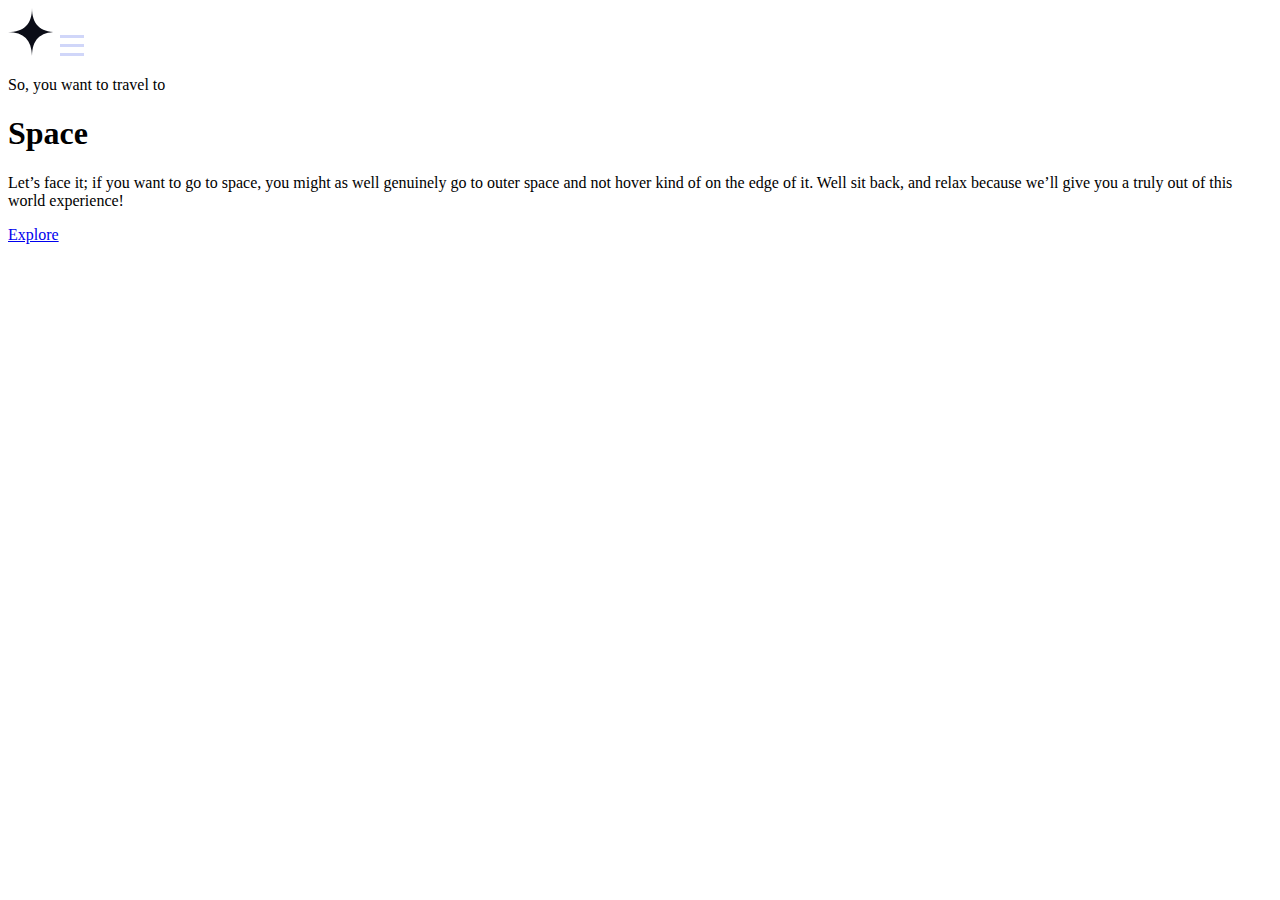
==== starter-code/index.html @ 6c29ab46 "first commit" ====
<!DOCTYPE html>
<html lang="en">
  <head>
    <meta charset="UTF-8" />
    <meta name="viewport" content="width=device-width, initial-scale=1.0" />

    <link
      rel="icon"
      type="image/png"
      sizes="32x32"
      href="./assets/favicon-32x32.png"
    />

    <title>Frontend Mentor | Space tourism website</title>
  </head>
  <body>
    <!-- 00 Home 01 Destination 02 Crew 03 Technology -->
    <header id="header-container">
      <nav class="navbar">
        <a href="#" class="logo"><img src="assets/shared/logo.svg" alt="" /></a>
        <img src="assets/shared/icon-hamburger.svg" alt="" class="hamburger-btn" />
      </nav>
    </header>
    <main id="home-main-container">
      <div class="home-txt-contain">
        <p class="sub-title">So, you want to travel to</p>
        <h1 class="home-title">Space</h1>
        <p class="home-txt">Let’s face it; if you want to go to space, you might as well genuinely go to outer space and not hover kind of on the edge of it. Well sit back, and relax because we’ll give you a truly out of this world experience!</p>
      </div>
      <div class="explore-btn-contain">
        <a href="#" class="explore-btn">Explore</a>
        </div>
      </div>
    </main>

      
  </body>
</html>
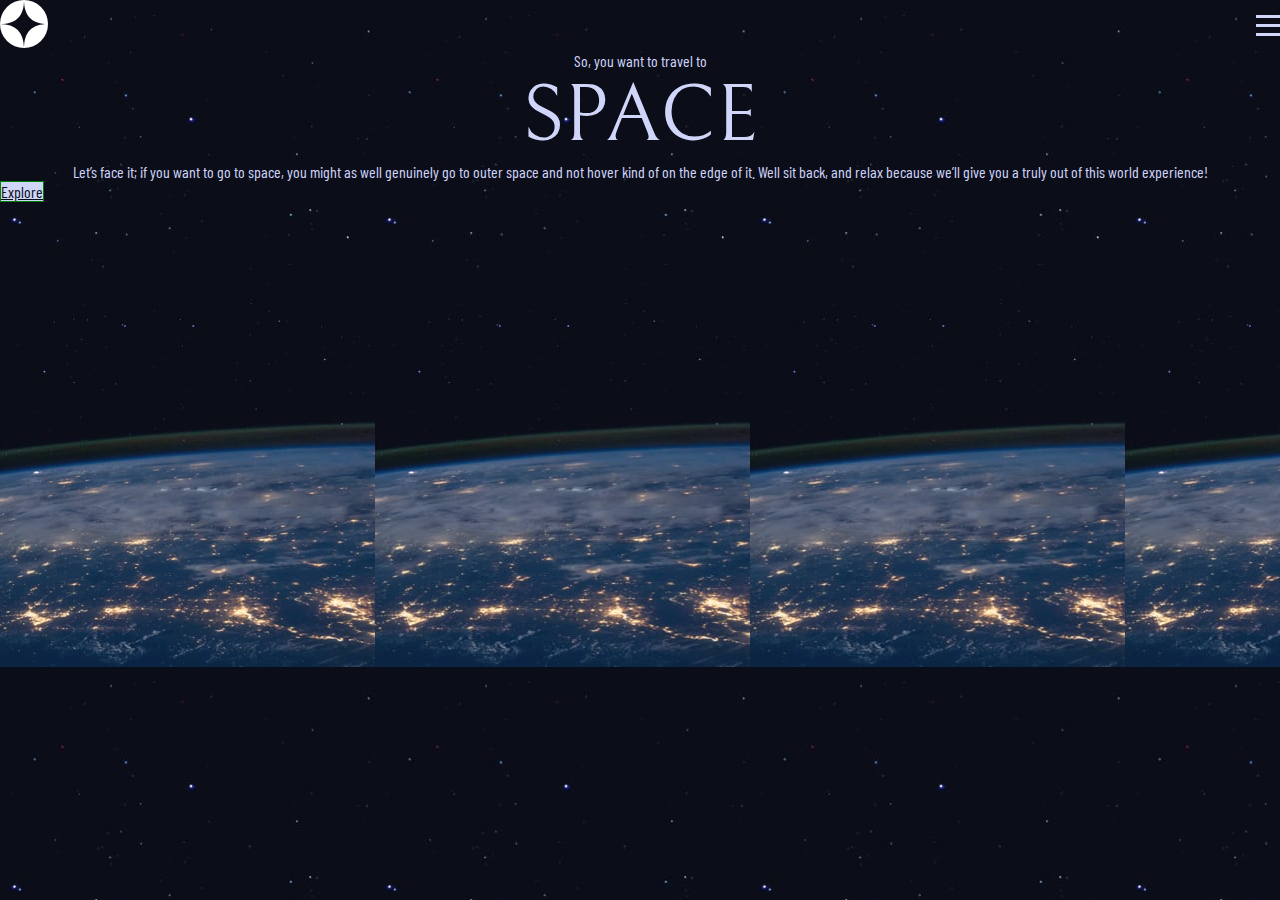
==== commit 05cbdfd5: "feat:" ====
--- a/starter-code/index.html
+++ b/starter-code/index.html
@@ -4,12 +4,17 @@
     <meta charset="UTF-8" />
     <meta name="viewport" content="width=device-width, initial-scale=1.0" />
 
+    <link rel="stylesheet" href="style.css">
     <link
       rel="icon"
       type="image/png"
       sizes="32x32"
       href="./assets/favicon-32x32.png"
     />
+
+    <link rel="preconnect" href="https://fonts.googleapis.com">
+    <link rel="preconnect" href="https://fonts.gstatic.com" crossorigin>
+    <link href="https://fonts.googleapis.com/css2?family=Barlow+Condensed:wght@300;400;500;700&family=Bellefair&display=swap" rel="stylesheet">
 
     <title>Frontend Mentor | Space tourism website</title>
   </head>
--- a/starter-code/style.css
+++ b/starter-code/style.css
@@ -0,0 +1,39 @@
+* {
+  margin: 0;
+  padding: 0;
+  box-sizing: 0;
+  /* border: 1px solid green; */
+}
+:root {
+  --dark: #0b0d17;
+  --gray: #d0d6f9;
+  --white: #ffffff;
+}
+body {
+  font-family: "Barlow Condensed", sans-serif;
+  /* font-family: "Bellefair", serif; */
+  background-image: url(assets/home/background-home-mobile.jpg);
+}
+.navbar {
+  display: flex;
+  align-items: center;
+  justify-content: space-between;
+}
+.home-txt-contain {
+  color: var(--gray);
+  text-align: center;
+}
+.home-title {
+    font-size: 5rem;
+    font-family: "Bellefair", serif;
+    font-weight: 400;
+    text-transform: uppercase;
+}
+.explore-btn {
+    color: var(--dark);
+    margin: auto;
+    text-align: center;
+    background-color: var(--gray);
+    display: inline-block;
+    border: 1px solid green;
+}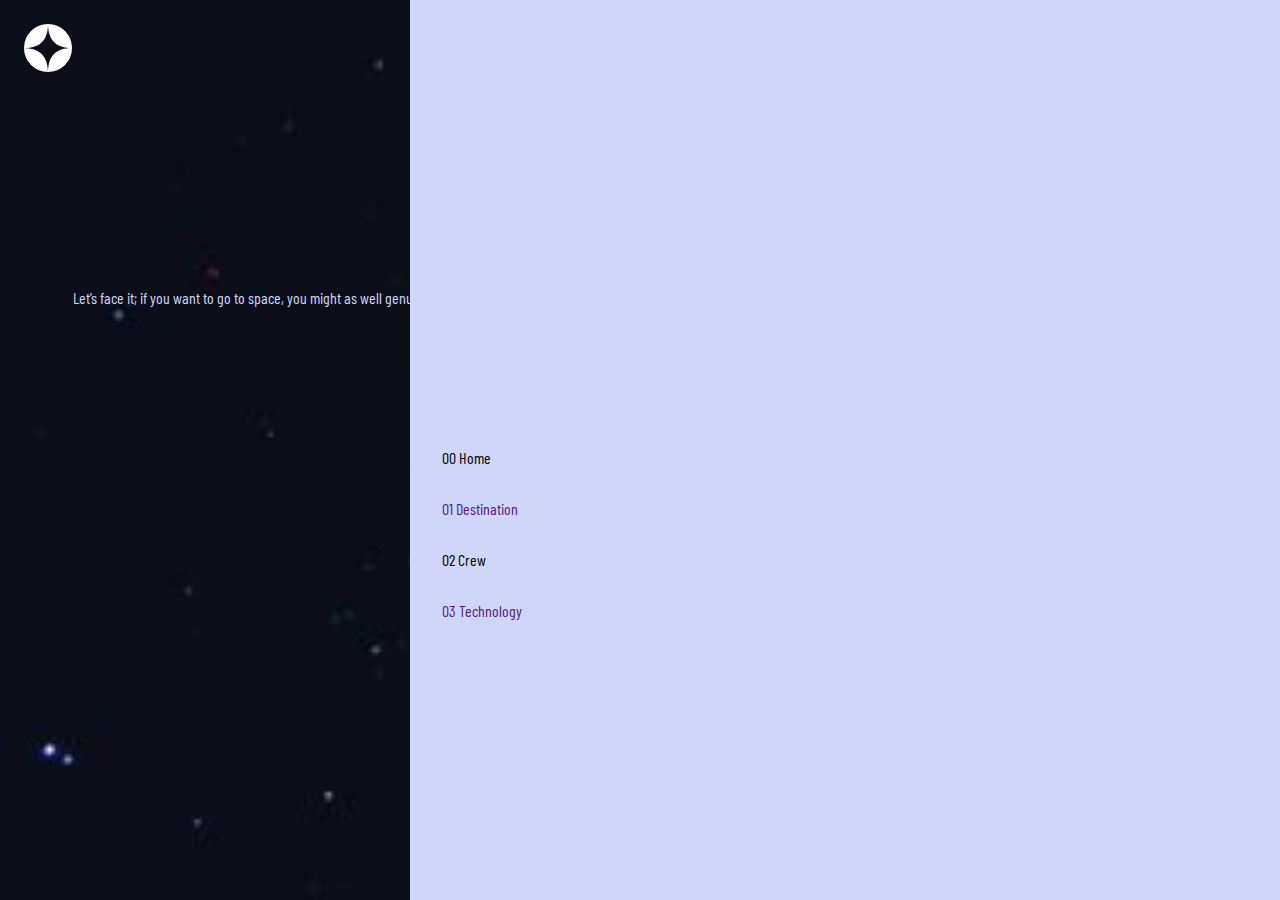
==== commit 560c4441: "feat: navbar links" ====
--- a/starter-code/index.html
+++ b/starter-code/index.html
@@ -19,10 +19,15 @@
     <title>Frontend Mentor | Space tourism website</title>
   </head>
   <body>
-    <!-- 00 Home 01 Destination 02 Crew 03 Technology -->
     <header id="header-container">
       <nav class="navbar">
         <a href="#" class="logo"><img src="assets/shared/logo.svg" alt="" /></a>
+        <ul class="nav-links-contain">
+          <li class="nav-link"><a href="#"></a>00 <span>Home</span></li>
+          <li class="nav-link"><a href="">01 <span></span>Destination</a></li>
+          <li class="nav-link"><a href=""></a>02 <span>Crew</span></li>
+          <li class="nav-link"><a href="">03 <span>Technology</span></a></li>
+        </ul>
         <img src="assets/shared/icon-hamburger.svg" alt="" class="hamburger-btn" />
       </nav>
     </header>
--- a/starter-code/style.css
+++ b/starter-code/style.css
@@ -9,31 +9,71 @@
   --gray: #d0d6f9;
   --white: #ffffff;
 }
+a {
+  text-decoration: none;
+}
+ul {
+  list-style: none;
+}
 body {
   font-family: "Barlow Condensed", sans-serif;
   /* font-family: "Bellefair", serif; */
+  padding: 1.5rem;
   background-image: url(assets/home/background-home-mobile.jpg);
+  background-size: cover;
+  background-repeat: no-repeat;
 }
+/* NAV BAR STYLE START */
 .navbar {
   display: flex;
   align-items: center;
   justify-content: space-between;
 }
+.nav-links-contain {
+  padding-top: 35%;
+  display: flex;
+  flex-direction: column;
+  gap: 2rem;
+  position: fixed;
+  top: 0;
+  right: 0;
+  bottom: 0;
+  left: 32%;
+  background-color: var(--gray);
+}
+.nav-link {
+  margin-left: 2em;
+}
+.hamburger-btn {
+  z-index: 9999;
+}
+/* NAV BAR STYLE END */
+
+/* HOME PAGE STYLE START */
 .home-txt-contain {
+  padding: 2rem 0 7rem 0;
   color: var(--gray);
   text-align: center;
 }
 .home-title {
-    font-size: 5rem;
-    font-family: "Bellefair", serif;
-    font-weight: 400;
-    text-transform: uppercase;
+  padding: 2.1875rem 0;
+  font-size: 5rem;
+  font-family: "Bellefair", serif;
+  font-weight: 400;
+  text-transform: uppercase;
+}
+.explore-btn-contain {
+  text-align: center;
 }
 .explore-btn {
-    color: var(--dark);
-    margin: auto;
-    text-align: center;
-    background-color: var(--gray);
-    display: inline-block;
-    border: 1px solid green;
-}+  padding: 2em;
+  font-size: 1.25rem;
+  font-family: "Bellefair", serif;
+  text-transform: uppercase;
+  color: var(--dark);
+  background-color: var(--gray);
+  display: inline-block;
+  aspect-ratio: 1/1;
+  border-radius: 50%;
+}
+/* HOME PAGE STYLE END */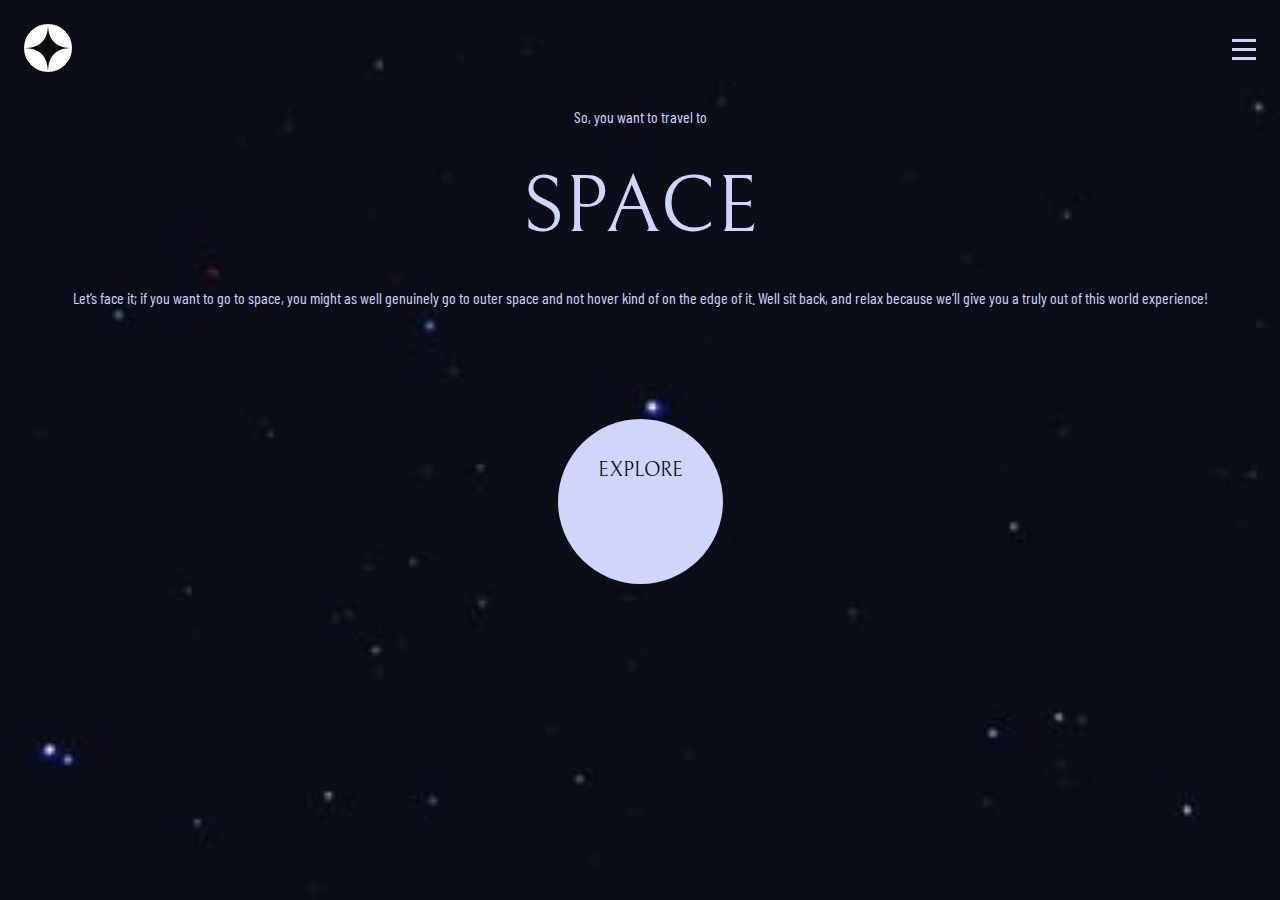
==== commit 98a8f3e1: "feat: adding file script.js, styling mobile navbar" ====
--- a/starter-code/index.html
+++ b/starter-code/index.html
@@ -23,10 +23,22 @@
       <nav class="navbar">
         <a href="#" class="logo"><img src="assets/shared/logo.svg" alt="" /></a>
         <ul class="nav-links-contain">
-          <li class="nav-link"><a href="#"></a>00 <span>Home</span></li>
-          <li class="nav-link"><a href="">01 <span></span>Destination</a></li>
-          <li class="nav-link"><a href=""></a>02 <span>Crew</span></li>
-          <li class="nav-link"><a href="">03 <span>Technology</span></a></li>
+          <li class="nav-link active">
+            <a href="#">00 <span>Home</span></a>
+            <div class="nav-dash"></div>
+          </li>
+          <li class="nav-link">
+            <a href="">01 <span>Destination</span></a>
+            <div class="nav-dash"></div>
+          </li>
+          <li class="nav-link">
+            <a href="">02 <span>Crew</span></a>
+            <div class="nav-dash"></div>
+          </li>
+          <li class="nav-link">
+            <a href="">03 <span>Technology</span></a>
+            <div class="nav-dash"></div>
+          </li>
         </ul>
         <img src="assets/shared/icon-hamburger.svg" alt="" class="hamburger-btn" />
       </nav>
@@ -43,6 +55,6 @@
       </div>
     </main>
 
-      
+    <script src="script.js"></script>
   </body>
 </html>
--- a/starter-code/style.css
+++ b/starter-code/style.css
@@ -39,10 +39,35 @@
   right: 0;
   bottom: 0;
   left: 32%;
-  background-color: var(--gray);
+  background-color: rgb(208, 215, 249, 0.075);
+  backdrop-filter: blur(2rem);
+  transform: translateX(100%);
+  transition: 0.25s;
 }
 .nav-link {
   margin-left: 2em;
+  display: flex;
+  align-items: center;
+  justify-content: space-between;
+}
+.nav-link a {
+  color: var(--white);
+  font-size: 0.875rem;
+  font-weight: 600;
+  text-transform: uppercase;
+  letter-spacing: 0.25rem;
+}
+.nav-link a span {
+  font-weight: 300;
+}
+.nav-dash {
+  width: 0.25rem;
+  height: 1.875rem;
+  display: none;
+  background-color: var(--white);
+}
+.nav-link.active .nav-dash {
+  display: initial;
 }
 .hamburger-btn {
   z-index: 9999;
@@ -76,4 +101,4 @@
   aspect-ratio: 1/1;
   border-radius: 50%;
 }
-/* HOME PAGE STYLE END */+/* HOME PAGE STYLE END */
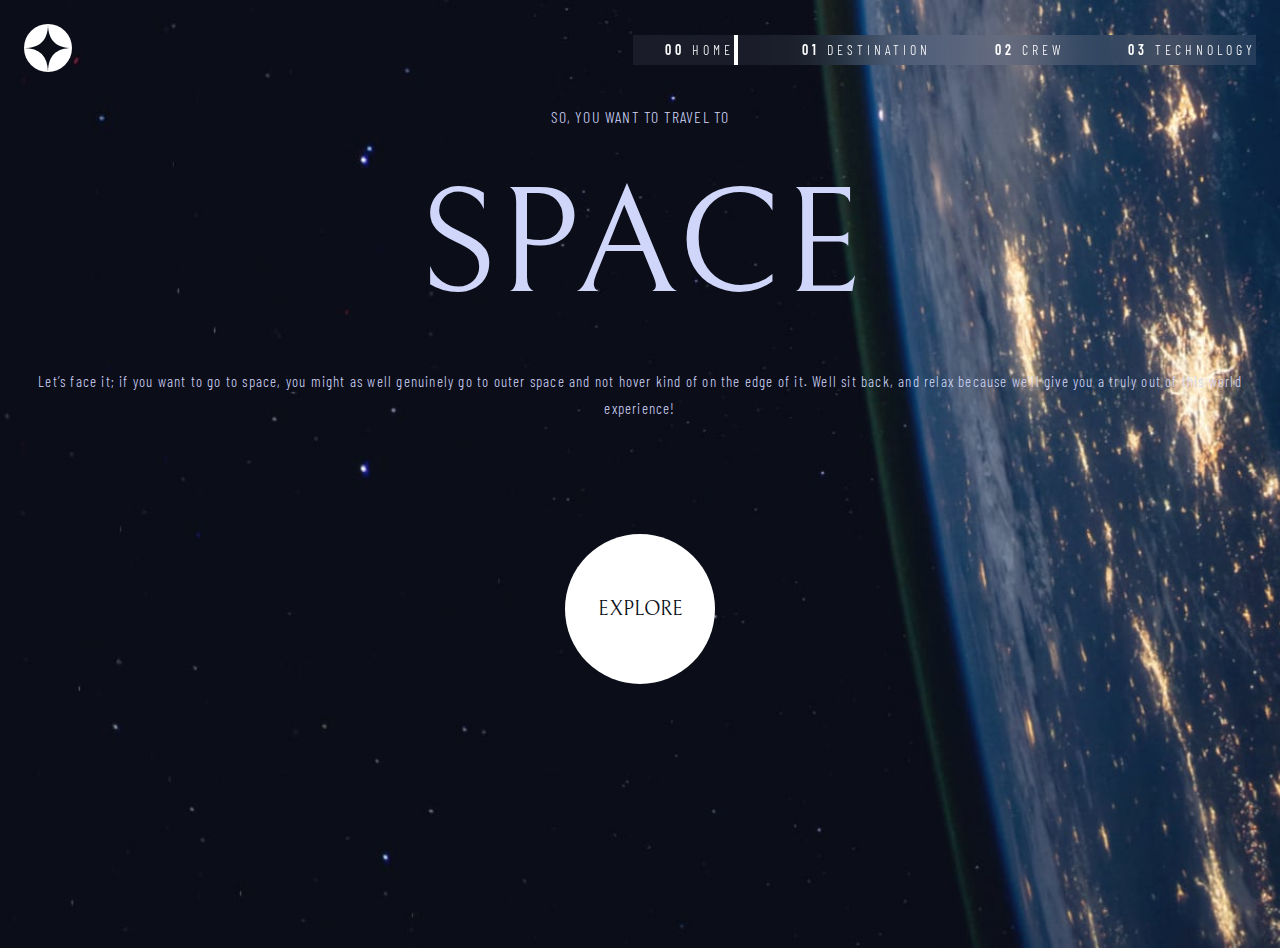
==== commit 340159db: "feat: styling explore btn, reponsive home" ====
--- a/starter-code/index.html
+++ b/starter-code/index.html
@@ -50,7 +50,7 @@
         <p class="home-txt">Let’s face it; if you want to go to space, you might as well genuinely go to outer space and not hover kind of on the edge of it. Well sit back, and relax because we’ll give you a truly out of this world experience!</p>
       </div>
       <div class="explore-btn-contain">
-        <a href="#" class="explore-btn">Explore</a>
+        <a href="#" class="explore-btn"><span>Explore</span></a>
         </div>
       </div>
     </main>
--- a/starter-code/style.css
+++ b/starter-code/style.css
@@ -16,12 +16,24 @@
   list-style: none;
 }
 body {
+  min-height: 100vh;
   font-family: "Barlow Condensed", sans-serif;
   /* font-family: "Bellefair", serif; */
   padding: 1.5rem;
+  background-color: var(--gray);
   background-image: url(assets/home/background-home-mobile.jpg);
   background-size: cover;
   background-repeat: no-repeat;
+}
+@media (width >= 48rem) {
+  body {
+    background-image: url(assets/home/background-home-tablet.jpg);
+  }
+}
+@media (width >= 64rem) {
+  body {
+    background-image: url(assets/home/background-home-desktop.jpg);
+  }
 }
 /* NAV BAR STYLE START */
 .navbar {
@@ -72,6 +84,22 @@
 .hamburger-btn {
   z-index: 9999;
 }
+@media (width >= 48rem) {
+  .nav-links-contain {
+    padding-top: 0;
+    display: flex;
+    flex-direction: row;
+    gap: 2rem;
+    position: initial;
+    transform: translateX(0);
+  }
+  .nav-link {
+    /* display: initial; */
+  }
+  .hamburger-btn {
+    display: none;
+  }
+}
 /* NAV BAR STYLE END */
 
 /* HOME PAGE STYLE START */
@@ -80,24 +108,38 @@
   color: var(--gray);
   text-align: center;
 }
+.sub-title {
+  font-size: 1rem;
+  font-weight: 300;
+  letter-spacing: 0.075rem;
+  text-transform: uppercase;
+}
 .home-title {
   padding: 2.1875rem 0;
-  font-size: 5rem;
+  /* font-size: 5rem; */
+  font-size: clamp(0.2rem, 21.32vw, 9.375rem);
   font-family: "Bellefair", serif;
   font-weight: 400;
   text-transform: uppercase;
 }
-.explore-btn-contain {
-  text-align: center;
+.home-txt {
+  font-size: 0.9375rem;
+  font-weight: 300;
+  letter-spacing: 0.075rem;
+  line-height: 1.8;
 }
 .explore-btn {
-  padding: 2em;
+  width: 9.375rem;
+  height: 9.375rem;
+  display: flex;
+  align-items: center;
+  justify-content: center;
+  margin: auto;
   font-size: 1.25rem;
   font-family: "Bellefair", serif;
   text-transform: uppercase;
   color: var(--dark);
-  background-color: var(--gray);
-  display: inline-block;
+  background-color: var(--white);
   aspect-ratio: 1/1;
   border-radius: 50%;
 }
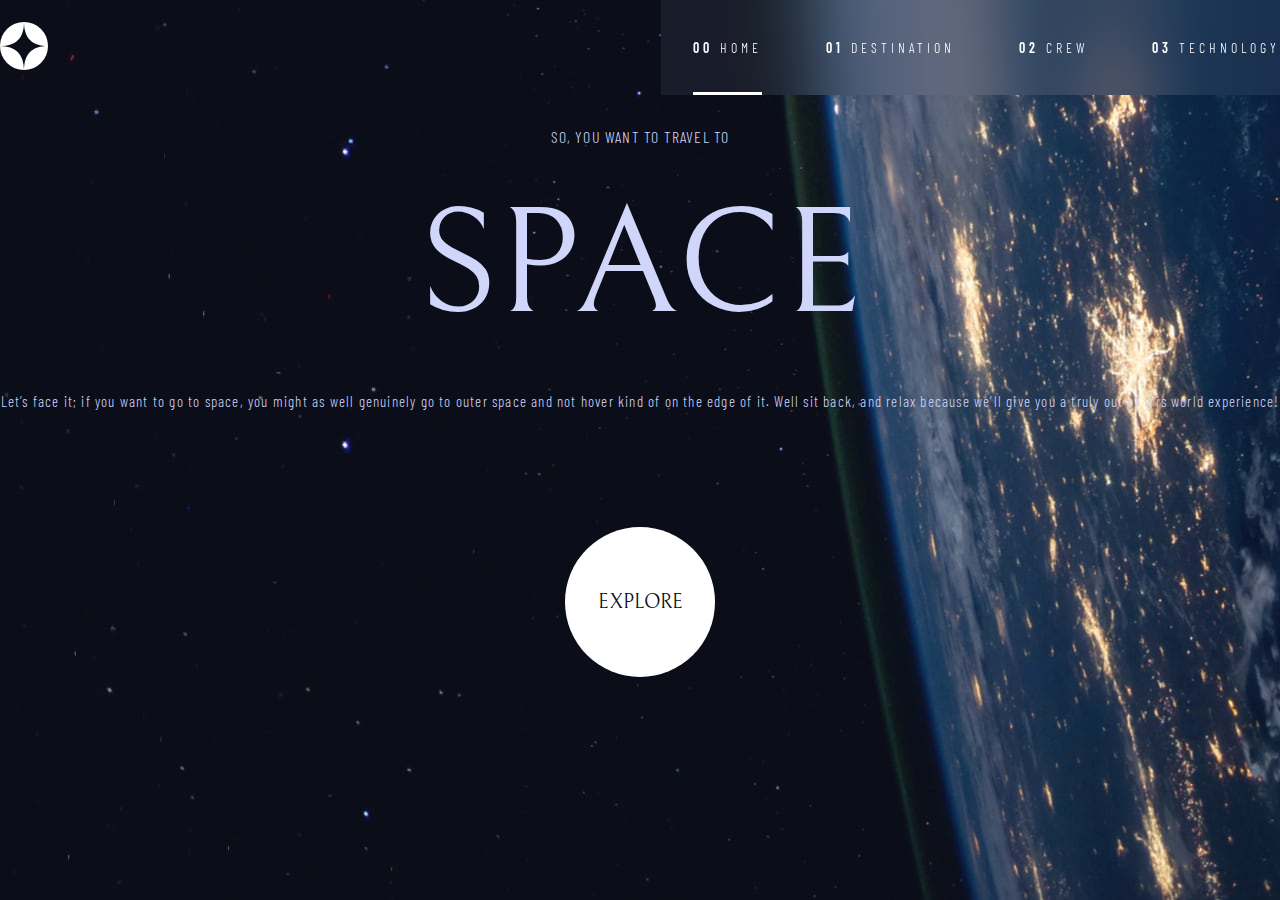
==== commit 21435fc1: "feat: create css folder, styling destination part 1" ====
--- a/starter-code/index.html
+++ b/starter-code/index.html
@@ -4,7 +4,7 @@
     <meta charset="UTF-8" />
     <meta name="viewport" content="width=device-width, initial-scale=1.0" />
 
-    <link rel="stylesheet" href="style.css">
+    <link rel="stylesheet" href="css/index.css">
     <link
       rel="icon"
       type="image/png"
@@ -28,7 +28,7 @@
             <div class="nav-dash"></div>
           </li>
           <li class="nav-link">
-            <a href="">01 <span>Destination</span></a>
+            <a href="destination-moon.html">01 <span>Destination</span></a>
             <div class="nav-dash"></div>
           </li>
           <li class="nav-link">
--- a/starter-code/css/index.css
+++ b/starter-code/css/index.css
@@ -0,0 +1,156 @@
+* {
+  margin: 0;
+  padding: 0;
+  box-sizing: 0;
+  /* border: 1px solid green; */
+}
+:root {
+  --dark: #0b0d17;
+  --gray: #d0d6f9;
+  --white: #ffffff;
+}
+a {
+  text-decoration: none;
+}
+ul {
+  list-style: none;
+}
+body {
+  min-height: 100vh;
+  font-family: "Barlow Condensed", sans-serif;
+  /* font-family: "Bellefair", serif; */
+  padding: 1.5rem;
+  background-color: var(--gray);
+  background-image: url(../assets/home/background-home-mobile.jpg);
+  background-size: cover;
+  background-repeat: no-repeat;
+}
+@media (width >= 48rem) {
+  body {
+    padding: 0;
+    background-image: url(../assets/home/background-home-tablet.jpg);
+  }
+}
+@media (width >= 64rem) {
+  body {
+    background-image: url(../assets/home/background-home-desktop.jpg);
+  }
+}
+/* NAV BAR STYLE START */
+.navbar {
+  display: flex;
+  align-items: center;
+  justify-content: space-between;
+}
+.nav-links-contain {
+  padding-top: 35%;
+  display: flex;
+  flex-direction: column;
+  gap: 2rem;
+  position: fixed;
+  top: 0;
+  right: 0;
+  bottom: 0;
+  left: 32%;
+  background-color: rgb(208, 215, 249, 0.075);
+  backdrop-filter: blur(2rem);
+  transform: translateX(100%);
+  transition: 0.25s;
+}
+.nav-link {
+  margin-left: 2em;
+  display: flex;
+  align-items: center;
+  justify-content: space-between;
+}
+.nav-link a {
+  color: var(--white);
+  font-size: 0.875rem;
+  font-weight: 600;
+  text-transform: uppercase;
+  letter-spacing: 0.25rem;
+}
+.nav-link a span {
+  font-weight: 300;
+}
+.nav-dash {
+  width: 0.25rem;
+  height: 1.875rem;
+  display: none;
+  background-color: var(--white);
+}
+.nav-link.active .nav-dash {
+  display: initial;
+}
+.hamburger-btn {
+  z-index: 9999;
+}
+@media (width >= 48rem) {
+  .nav-links-contain {
+    height: 100% !important;
+    padding-top: 0;
+    display: flex;
+    flex-direction: row;
+    gap: 2rem;
+    position: initial;
+    transform: translateX(0);
+  }
+  .nav-link {
+    padding-block: 2.4375em;
+    position: relative;
+    /* display: initial; */
+  }
+  .nav-dash {
+    width: 100%;
+    height: 0.1875rem;
+    position: absolute;
+    bottom: 0;
+  }
+  .hamburger-btn {
+    display: none;
+  }
+}
+/* NAV BAR STYLE END */
+
+/* HOME PAGE STYLE START */
+.home-txt-contain {
+  padding: 2rem 0 7rem 0;
+  color: var(--gray);
+  text-align: center;
+}
+.sub-title {
+  font-size: 1rem;
+  font-weight: 300;
+  letter-spacing: 0.075rem;
+  text-transform: uppercase;
+}
+.home-title {
+  padding: 2.1875rem 0;
+  /* font-size: 5rem; */
+  font-size: clamp(0.2rem, 21.32vw, 9.375rem);
+  font-family: "Bellefair", serif;
+  font-weight: 400;
+  text-transform: uppercase;
+}
+.home-txt {
+  font-size: 0.9375rem;
+  font-weight: 300;
+  letter-spacing: 0.075rem;
+  line-height: 1.8;
+}
+.explore-btn {
+  width: 9.375rem;
+  height: 9.375rem;
+  display: flex;
+  align-items: center;
+  justify-content: center;
+  margin: auto;
+  font-size: 1.25rem;
+  font-family: "Bellefair", serif;
+  text-transform: uppercase;
+  color: var(--dark);
+  background-color: var(--white);
+  aspect-ratio: 1/1;
+  border-radius: 50%;
+}
+/* HOME PAGE STYLE END */
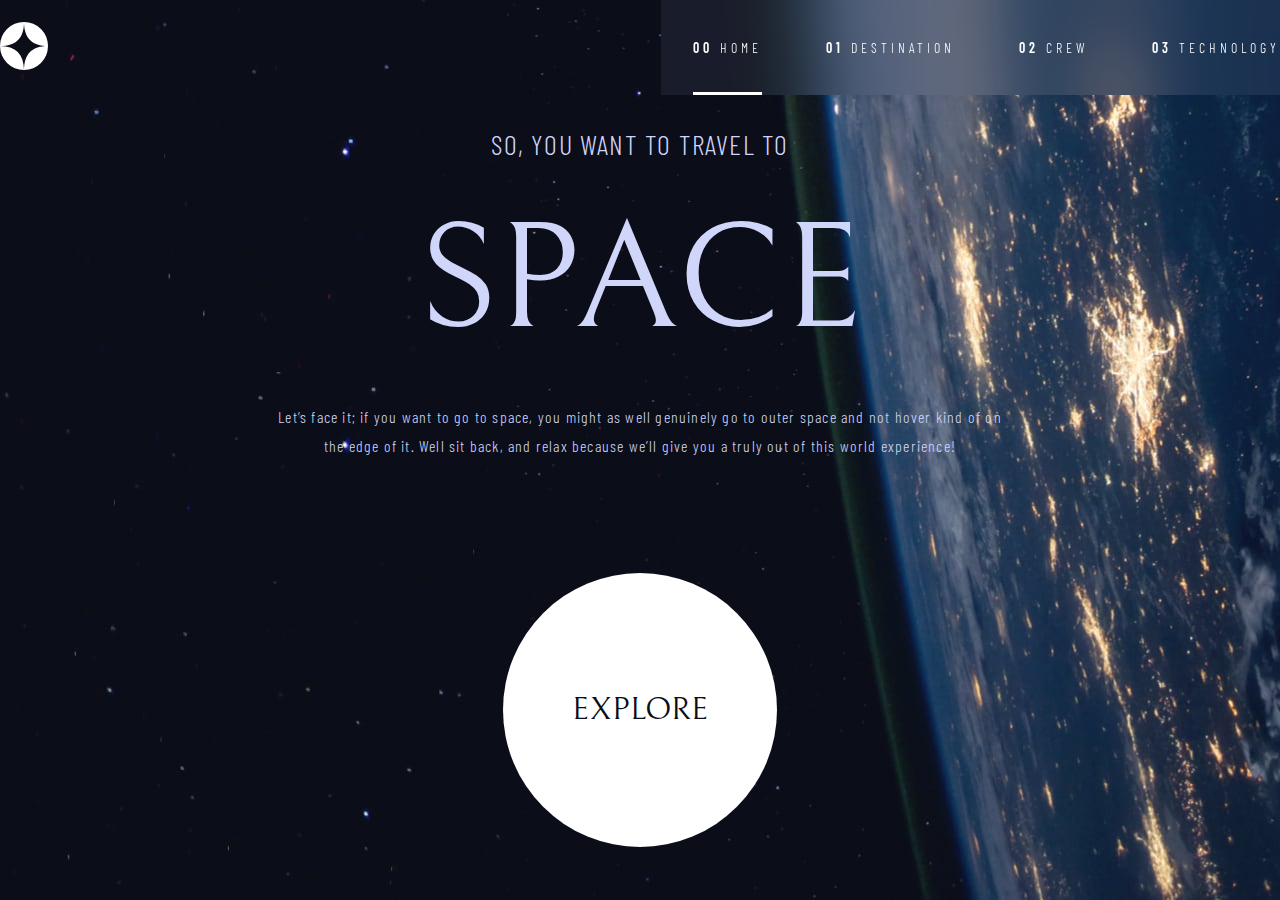
==== commit a91fdcd0: "feat: responsive wider screen part 1" ====
--- a/starter-code/index.html
+++ b/starter-code/index.html
@@ -21,10 +21,10 @@
   <body>
     <header id="header-container">
       <nav class="navbar">
-        <a href="#" class="logo"><img src="assets/shared/logo.svg" alt="" /></a>
+        <a href="#" class="logo"><img src="assets/shared/logo.svg" alt="Space tourism" /></a>
         <ul class="nav-links-contain">
           <li class="nav-link active">
-            <a href="#">00 <span>Home</span></a>
+            <a href="index.html">00 <span>Home</span></a>
             <div class="nav-dash"></div>
           </li>
           <li class="nav-link">
@@ -32,15 +32,15 @@
             <div class="nav-dash"></div>
           </li>
           <li class="nav-link">
-            <a href="">02 <span>Crew</span></a>
+            <a href="crew-pilot.html">02 <span>Crew</span></a>
             <div class="nav-dash"></div>
           </li>
           <li class="nav-link">
-            <a href="">03 <span>Technology</span></a>
+            <a href="technology-vehicle.html">03 <span>Technology</span></a>
             <div class="nav-dash"></div>
           </li>
         </ul>
-        <img src="assets/shared/icon-hamburger.svg" alt="" class="hamburger-btn" />
+        <img src="assets/shared/icon-hamburger.svg" alt="burger" class="hamburger-btn" />
       </nav>
     </header>
     <main id="home-main-container">
@@ -50,8 +50,8 @@
         <p class="home-txt">Let’s face it; if you want to go to space, you might as well genuinely go to outer space and not hover kind of on the edge of it. Well sit back, and relax because we’ll give you a truly out of this world experience!</p>
       </div>
       <div class="explore-btn-contain">
-        <a href="#" class="explore-btn"><span>Explore</span></a>
-        </div>
+        <a href="destination-moon.html" class="explore-btn"><span>Explore</span></a>
+      </div>
       </div>
     </main>
 
--- a/starter-code/css/index.css
+++ b/starter-code/css/index.css
@@ -119,7 +119,8 @@
   text-align: center;
 }
 .sub-title {
-  font-size: 1rem;
+  /* font-size: 1rem; */
+  font-size: clamp(.2rem, 4.25vw, 1.75rem);
   font-weight: 300;
   letter-spacing: 0.075rem;
   text-transform: uppercase;
@@ -133,19 +134,23 @@
   text-transform: uppercase;
 }
 .home-txt {
-  font-size: 0.9375rem;
+  /* font-size: 0.9375rem; */
+  font-size: clamp(.2rem, 3.98vw, 1rem);
   font-weight: 300;
   letter-spacing: 0.075rem;
   line-height: 1.8;
 }
 .explore-btn {
-  width: 9.375rem;
-  height: 9.375rem;
+  /* width: 9.375rem;
+  height: 9.375rem; */
+  width: clamp(1rem, 40vw, 17.125rem);
+  height: clamp(1rem, 40vw, 17.125rem);
   display: flex;
   align-items: center;
   justify-content: center;
   margin: auto;
-  font-size: 1.25rem;
+  /* font-size: 1.25rem; */
+  font-size: clamp(.2rem, 4.75vw, 2rem);
   font-family: "Bellefair", serif;
   text-transform: uppercase;
   color: var(--dark);
@@ -153,4 +158,10 @@
   aspect-ratio: 1/1;
   border-radius: 50%;
 }
+@media(width >= 48rem) {
+  .home-txt-contain {
+    width: 58%;
+    margin: auto;
+  }
+}
 /* HOME PAGE STYLE END */
